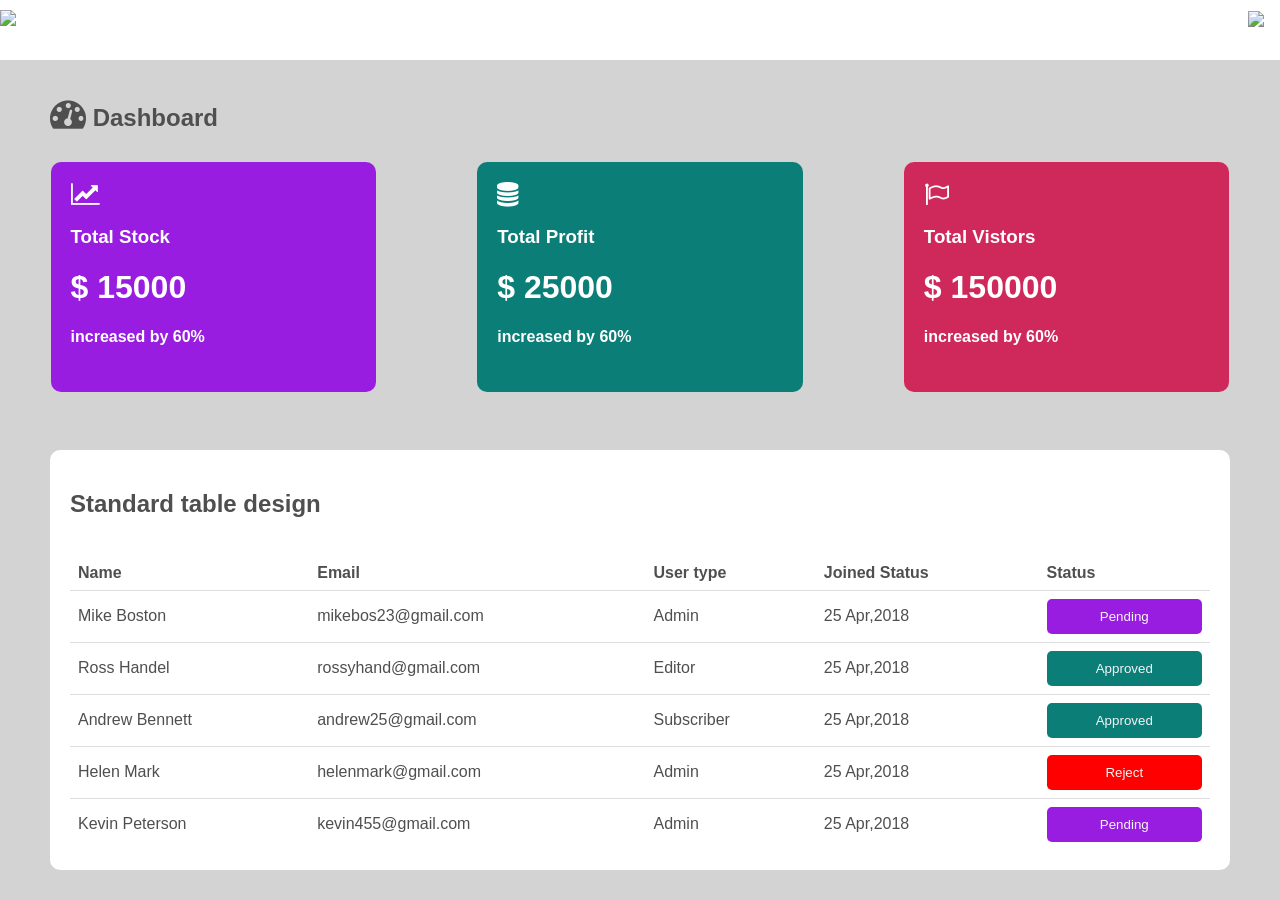
==== assignment1/assignment.html @ 81530fef "css and html file added" ====
<!DOCTYPE html>
<html>

<head>
    <meta name="viewport" content="width=device-width, initial-scale=1" />
    <link rel="stylesheet" href="style.css">
    <title>app</title>
    <link rel="stylesheet" href="https://cdnjs.cloudflare.com/ajax/libs/font-awesome/4.7.0/css/font-awesome.min.css">
</head>

<body>
    <div class="header">
        <img class="image_class" src="https://skillate-profile-pictures.s3.ap-south-1.amazonaws.com/org__237/5020af0a-289b-44d0-8e17-8b5ff1f0a985__Tiger_LOGO_new_main.png">
        <button class="avatarBtn"><img  class="image_class" src="https://freepngimg.com/thumb/google/66726-customer-account-google-service-button-search-logo.png"></button>
    </div>

    <h2 class="dashboard_heading"><i class="fa fa-tachometer" style="font-size:36px"></i>  Dashboard</h2>
    <div class="cardContainer">
        <div class="card" style="background-color:rgb(153, 29, 224);">
            <i class="fa fa-line-chart" style="font-size:25px"></i>
            <h3>Total Stock</h3>
            <h1>$ 15000</h1>
            <h4>increased by 60%</h4>
        </div>
        <div class="card" style="background-color:rgb(12, 126, 120);">
            <i class="fa fa-database" style="font-size:25px"></i>
            <h3>Total Profit</h3>
            <h1>$ 25000</h1>
            <h4>increased by 60%</h4>
        </div>
            <div class="card" style="background-color:rgb(207, 41, 91);">
            <i class="fa fa-flag-o" style="font-size:25px"></i>
            <h3>Total Vistors</h3>
            <h1>$ 150000</h1>
            <h4>increased by 60%</h4>
        </div>
    </div>
    <br>
    <div class="form-wrap">
        <table>
            <h2 style="color:#4f4f4f">Standard table design</h2><br>
            <tr>
                <th>Name</th>
                <th>Email</th>
                <th>User type</th>
                <th> Joined Status</th>
                <th>Status</th>

            </tr>
            <tr>
                <td>Mike Boston</td>
                <td>mikebos23@gmail.com</td>
                <td>Admin</td>
                <td>25 Apr,2018</td>
                <td><button class="btn btn-pending">Pending</button></td>
            </tr>
            <tr>
                <td>Ross Handel</td>
                <td>rossyhand@gmail.com</td>
                <td>Editor</td>
                <td>25 Apr,2018</td>
                <td> <button class="btn btn-approved">Approved</button></td>
            </tr>
            <tr>
                <td>Andrew Bennett</td>
                <td>andrew25@gmail.com</td>
                <td>Subscriber</td>
                <td>25 Apr,2018</td>
                <td> <button class="btn btn-approved">Approved</button></td>
            </tr>
            <tr>
                <td>Helen Mark</td>
                <td>helenmark@gmail.com</td>
                <td>Admin</td>
                <td>25 Apr,2018</td>
                <td> <button class="btn btn-reject">Reject</button></td>
            </tr>
            <tr>
                <td>Kevin Peterson</td>
                <td>kevin455@gmail.com</td>
                <td>Admin</td>
                <td>25 Apr,2018</td>
                <td> <button class="btn btn-pending">Pending</button></td>
            </tr>
        </table>

    </div>
</body>

</html>
---- assignment1/style.css ----
body {
  font-family: "Segoe UI", Tahoma, Geneva, Verdana, sans-serif;
  background-color: lightgrey;
  margin: 0px;
}

* {
  box-sizing: border-box;
}

.header {
  height: 60px;
  background-color: white;
  width: 100%;
  padding: 10px 0;
}

.image_class {
  height: 40px;
}

.avatarBtn {
  margin: 0 10px 0 0;
  border: none;
  background-color: #ffffff;
  float: right;
  cursor: pointer;
}

.dashboard_heading {
  color: #4f4f4f;
  margin: 35px 0 0 50px;
}

.card {
  color: white;
  float: left;
  width: calc(27% - 20px);
  padding: 20px;
  border-radius: 10px;
  margin: 30px auto;
  height: 230px;

}

.card:hover {
  transform: scale(1.05);
}

.card p {
  font-size: 18px;
}

.cardContainer {
  display: flex;
  flex-wrap: nowrap;
}

.cardContainer:after {
  content: "";
  display: table;
  clear: both;
}

@media screen and (max-width: 900px) {
  .card {
    width: 80%;
  }
}

@media (max-width: 900px) {
  .cardContainer {
    flex-direction: column;
  }
}


table {
  font-family: arial, sans-serif;
  border-collapse: collapse;
  width: 100%;
  border: hidden;
  color: #4f4f4f;

}

tr {
  border-bottom: 5px;
}

td,
th {
  border: 1px solid #dddddd;
  text-align: left;
  padding: 8px;
  border-left: hidden;
}

.form-wrap {
  background-color: #ffffff;
  padding: 20px;
  margin: 10px 50px;
  border-radius: 10px;
  overflow-x: auto;
}

@media screen and (max-width: 900px) {
  .table {
    width: 100%;

  }

}


.btn {
  border: none;
  display: block;
  padding: 10px;
  width: 100%;
  color: whitesmoke;
  cursor: pointer;
  border-radius: 5px;
}

.btn:hover {
  transform: scale(1.05);
}

.btn-pending {
  background-color: rgb(153, 29, 224);
}

.btn-approved {
  background-color: rgb(12, 126, 120);
}

.btn-reject {
  background-color: red;
}
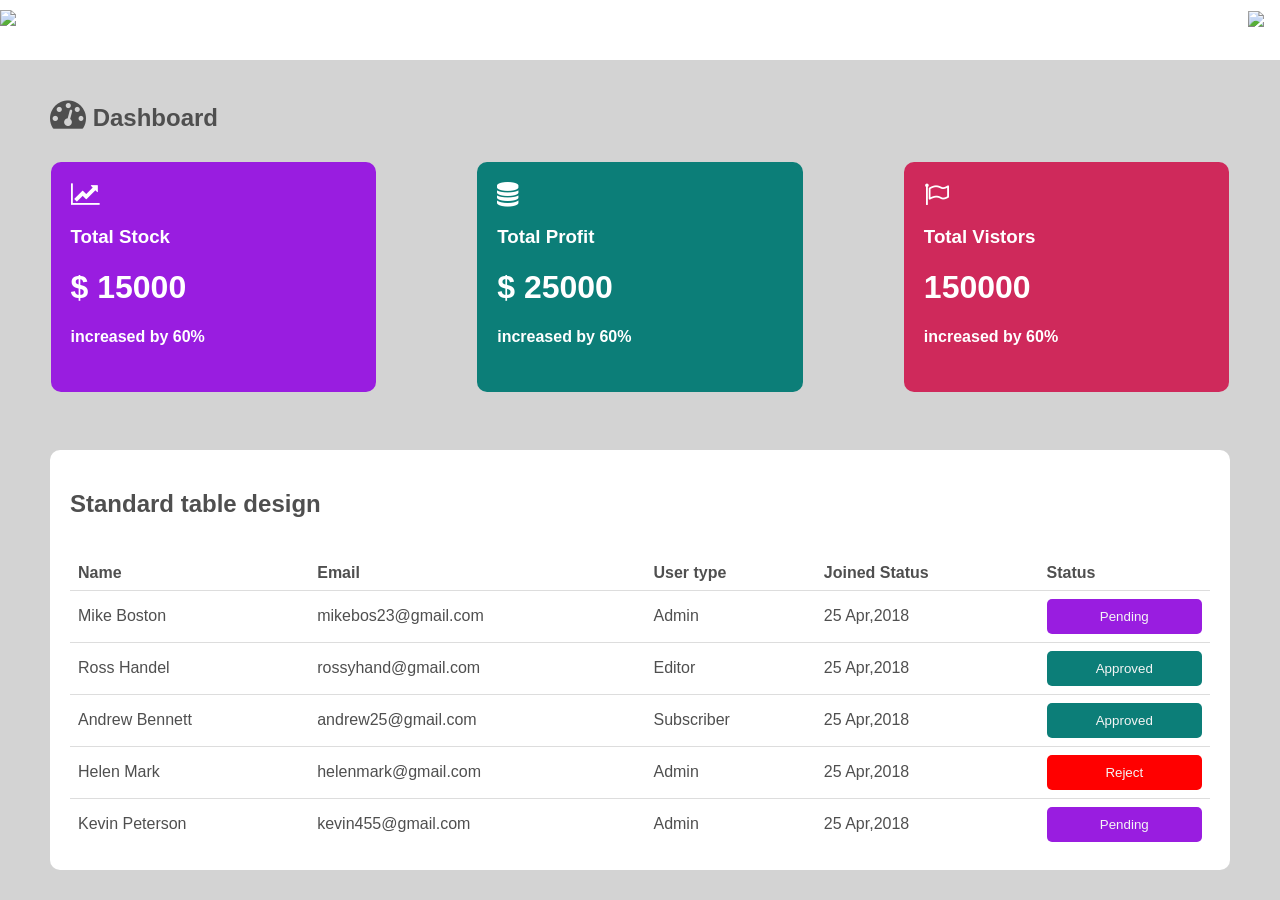
==== commit 5354d8d5: "updated files" ====
--- a/assignment1/assignment.html
+++ b/assignment1/assignment.html
@@ -31,7 +31,7 @@
             <div class="card" style="background-color:rgb(207, 41, 91);">
             <i class="fa fa-flag-o" style="font-size:25px"></i>
             <h3>Total Vistors</h3>
-            <h1>$ 150000</h1>
+            <h1>150000</h1>
             <h4>increased by 60%</h4>
         </div>
     </div>
@@ -87,4 +87,4 @@
     </div>
 </body>
 
-</html>+</html>
